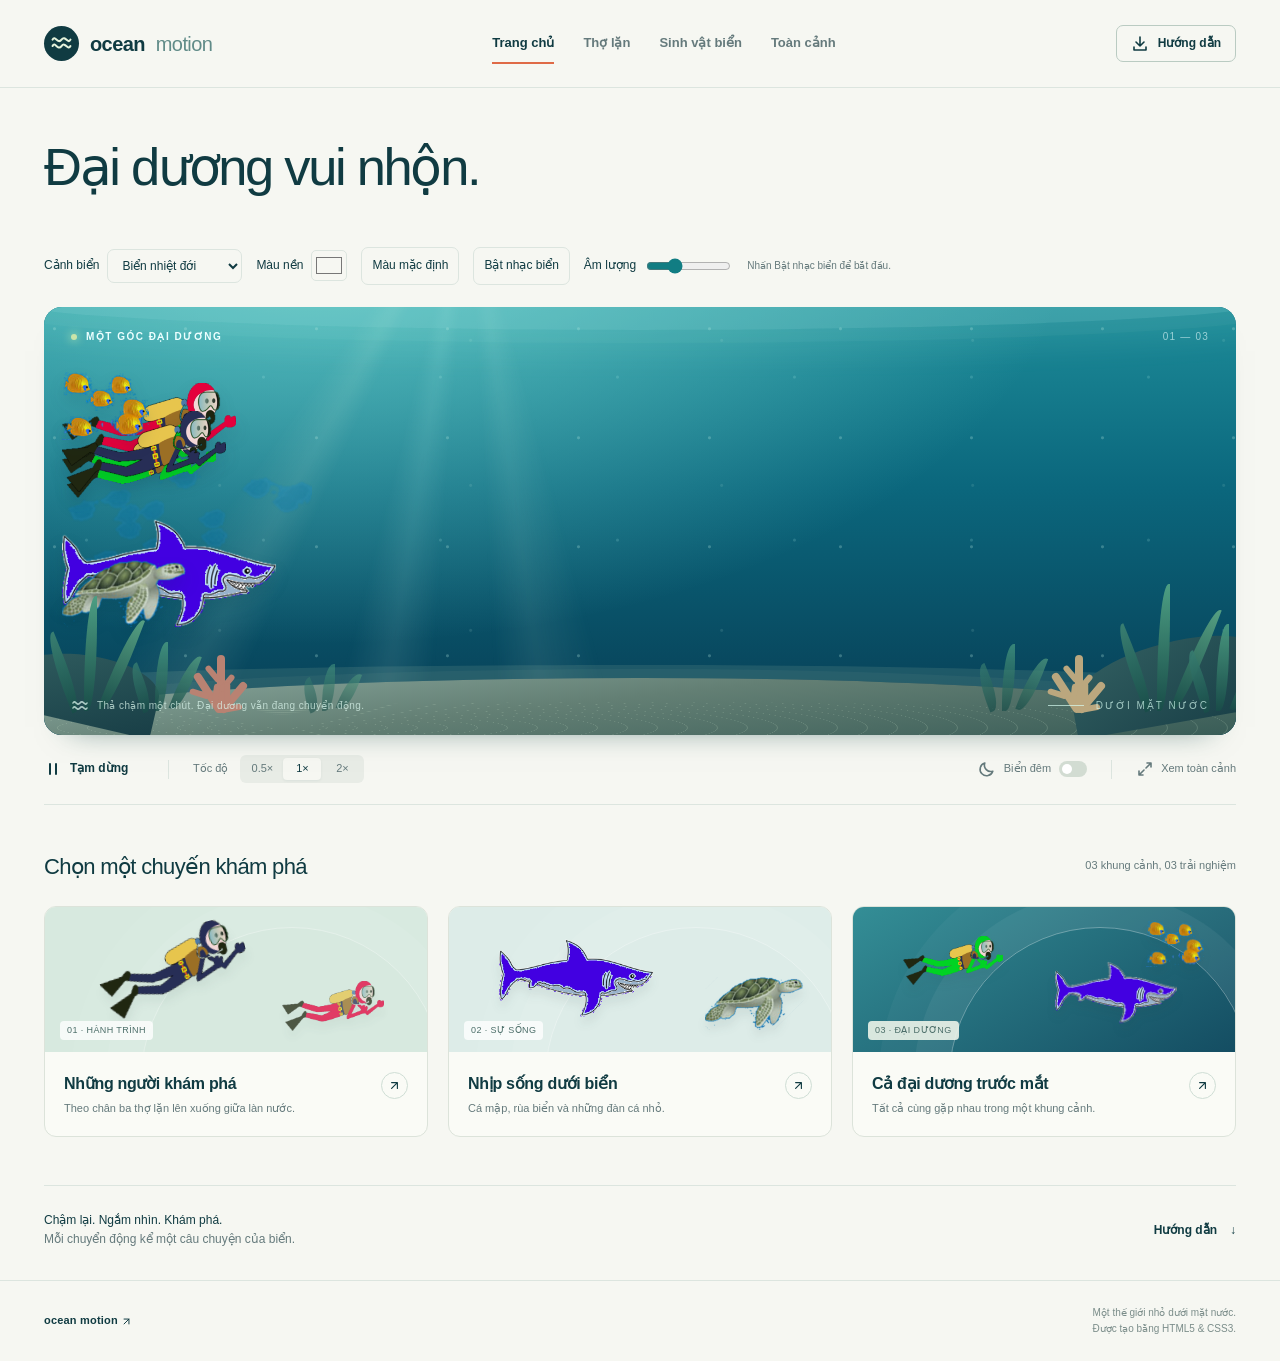
==== ocean-motion/index.html @ a2ce4798 "add file giữa kì" ====
<!doctype html>
<html lang="vi">
  <head>
    <meta charset="UTF-8" />
    <meta name="viewport" content="width=device-width, initial-scale=1.0" />
    <meta
      name="description"
      content="Theo chân những thợ lặn, bơi cùng rùa biển và ngắm đàn cá. Một thế giới nhỏ, luôn chuyển động, ngay trước mắt bạn."
    />
    <meta name="theme-color" content="#103b42" />
    <title>Thế giới dưới mặt nước | Ocean Motion</title>
    <link rel="icon" href="assets/favicon.svg?v=2" type="image/svg+xml" />
    <link rel="stylesheet" href="style.css" />
    <link rel="stylesheet" href="ambience.css" />
  </head>
  <body class="home">
    <a class="skip-link" href="#noi-dung">Đến nội dung chính</a>
    <header class="site-header">
      <div class="wrap header-inner">
        <a class="brand" href="index.html" aria-label="Ocean Motion — Trang chủ"
          ><span class="brand-mark"
            ><svg class="icon" viewBox="0 0 18 18" aria-hidden="true">
              <path
                d="M2 6c2-4 4 4 7 0s5 4 7 0M2 11c2-4 4 4 7 0s5 4 7 0"
              /></svg></span
          >ocean<b>motion</b></a
        >
        <nav class="nav" aria-label="Điều hướng chính">
          <a href="index.html" aria-current="page">Trang chủ</a
          ><a href="tho-lan.html">Thợ lặn</a
          ><a href="sinh-vat-bien.html">Sinh vật biển</a
          ><a href="toan-canh.html">Toàn cảnh</a>
        </nav>
        <a class="header-link" href="HUONG-DAN.md"
          ><svg class="icon" viewBox="0 0 18 18" aria-hidden="true">
            <path d="M9 2v9m-4-4 4 4 4-4M3 12v3h12v-3" />
          </svg>
          Hướng dẫn</a
        >
      </div>
    </header>
    <main id="noi-dung" class="wrap">
      <section class="intro" aria-labelledby="page-title">
        <div>
          <h1 id="page-title">Đại dương vui nhộn.<br /></h1>
        </div>
        <div class="intro-copy"></div>
      </section>
      <section class="ambience" aria-label="Tùy chỉnh đại dương">
        <label
          >Cảnh biển
          <select id="ocean-scene">
            <option value="tropical">Biển nhiệt đới</option>
            <option value="pacific">Thái Bình Dương</option>
            <option value="atlantic">Đại Tây Dương</option>
            <option value="arctic">Bắc Băng Dương</option>
            <option value="reef">Rạn san hô</option>
          </select></label
        >
        <label
          >Màu nền <input id="page-color" type="color" value="#f6f7f2" /></label
        ><button id="reset-color" type="button">Màu mặc định</button>
        <button id="music-toggle" type="button" aria-pressed="false">
          Bật nhạc biển</button
        ><label
          >Âm lượng
          <input
            id="music-volume"
            type="range"
            min="0"
            max="1"
            step="0.05"
            value="0.3"
        /></label>
        <span id="music-status" role="status"
          >Nhạc không lời nhẹ nhàng · Sóng êm</span
        >
        <audio
          id="sea-music"
          src="assets/sea-music.wav"
          autoplay
          loop
          preload="auto"
        ></audio>
      </section>
      <div id="canh-bien">
        <section class="ocean-player" aria-label="Cảnh biển chuyển động">
          <!-- Các input điều khiển cảnh bằng bộ chọn :checked và dấu ~ trong CSS. -->
          <input
            class="control-input"
            type="checkbox"
            id="pause"
            aria-label="Tạm dừng chuyển động"
          />
          <input
            class="control-input"
            type="radio"
            name="speed"
            id="slow"
            aria-label="Tốc độ 0,5 lần"
          />
          <input
            class="control-input"
            type="radio"
            name="speed"
            id="normal"
            aria-label="Tốc độ 1 lần"
            checked
          />
          <input
            class="control-input"
            type="radio"
            name="speed"
            id="fast"
            aria-label="Tốc độ 2 lần"
          />
          <input
            class="control-input"
            type="checkbox"
            id="night"
            aria-label="Bật cảnh biển ban đêm"
          />
          <div class="stage stage--home">
            <div class="sea" aria-hidden="true">
              <div class="rays"></div>
              <div class="water-surface"></div>
            </div>
            <div class="night-wash" aria-hidden="true"></div>
            <div class="stage-top">
              <span class="stage-label"
                ><i class="live-dot"></i>MỘT GÓC ĐẠI DƯƠNG</span
              ><span class="scene-number">01 — 03</span>
            </div>
            <div class="swim-area">
              <div class="lane faint-fish">
                <div class="traveller">
                  <div class="float-body">
                    <img
                      class="sprite"
                      src="assets/faintSchool.webp"
                      alt="Đàn cá xanh ở phía xa"
                      draggable="false"
                    />
                  </div>
                </div>
              </div>
              <div class="lane diver diver-red">
                <div class="traveller">
                  <div class="float-body">
                    <img
                      class="sprite"
                      src="assets/diver2.webp"
                      alt="Thợ lặn mặc đồ đỏ"
                      draggable="false"
                    />
                  </div>
                </div>
              </div>
              <div class="lane diver diver-green">
                <div class="traveller">
                  <div class="float-body">
                    <img
                      class="sprite"
                      src="assets/diver3.webp"
                      alt="Thợ lặn mặc đồ xanh lá"
                      draggable="false"
                    />
                  </div>
                </div>
              </div>
              <div class="lane diver diver-blue">
                <div class="traveller">
                  <div class="float-body">
                    <img
                      class="sprite"
                      src="assets/diver1.webp"
                      alt="Thợ lặn mặc đồ xanh dương"
                      draggable="false"
                    />
                  </div>
                </div>
              </div>
              <div class="lane shark">
                <div class="traveller">
                  <div class="float-body">
                    <img
                      class="sprite"
                      src="assets/shark.webp"
                      alt="Cá mập"
                      draggable="false"
                    />
                  </div>
                </div>
              </div>
              <div class="lane turtle">
                <div class="traveller">
                  <div class="float-body">
                    <img
                      class="sprite"
                      src="assets/turtle.webp"
                      alt="Rùa biển"
                      draggable="false"
                    />
                  </div>
                </div>
              </div>
              <div class="lane gold-fish">
                <div class="traveller">
                  <div class="float-body">
                    <img
                      class="sprite"
                      src="assets/goldFishSchool.webp"
                      alt="Đàn cá vàng"
                      draggable="false"
                    />
                  </div>
                </div>
              </div>
            </div>
            <div class="scenery" aria-hidden="true">
              <div class="sea-floor"></div>
              <div class="sand-ripple"></div>
              <div class="rock one"></div>
              <div class="rock two"></div>
              <div class="seaweed" style="--x: 1%; --h: 115px; --opacity: 1">
                <i></i><i></i><i></i>
              </div>
              <div class="seaweed" style="--x: 7%; --h: 69px; --opacity: 0.8">
                <i></i><i></i><i></i>
              </div>
              <div class="seaweed" style="--x: 21%; --h: 47px; --opacity: 0.55">
                <i></i><i></i><i></i>
              </div>
              <div class="seaweed" style="--x: 78%; --h: 67px; --opacity: 0.7">
                <i></i><i></i><i></i>
              </div>
              <div class="seaweed" style="--x: 91%; --h: 127px; --opacity: 1">
                <i></i><i></i><i></i>
              </div>
              <div class="seaweed" style="--x: 96%; --h: 87px; --opacity: 0.9">
                <i></i><i></i><i></i>
              </div>
              <div class="coral" style="--x: 12%; --coral: #b98272">
                <i></i><i></i><i></i>
              </div>
              <div class="coral" style="--x: 84%; --coral: #bba77e">
                <i></i><i></i><i></i>
              </div>
              <i
                class="bubble"
                style="--x: 7%; --s: 7px; --t: 12s; --delay: -2s"
              ></i
              ><i
                class="bubble"
                style="--x: 15%; --s: 5px; --t: 15s; --delay: -8s"
              ></i
              ><i
                class="bubble"
                style="--x: 24%; --s: 8px; --t: 11s; --delay: -5s"
              ></i
              ><i
                class="bubble"
                style="--x: 31%; --s: 4px; --t: 16s; --delay: -13s"
              ></i
              ><i
                class="bubble"
                style="--x: 42%; --s: 9px; --t: 14s; --delay: -6s"
              ></i
              ><i
                class="bubble"
                style="--x: 49%; --s: 4px; --t: 13s; --delay: -10s"
              ></i
              ><i
                class="bubble"
                style="--x: 58%; --s: 7px; --t: 17s; --delay: -1s"
              ></i
              ><i
                class="bubble"
                style="--x: 64%; --s: 5px; --t: 12s; --delay: -8s"
              ></i
              ><i
                class="bubble"
                style="--x: 75%; --s: 10px; --t: 18s; --delay: -14s"
              ></i
              ><i
                class="bubble"
                style="--x: 82%; --s: 5px; --t: 13s; --delay: -4s"
              ></i
              ><i
                class="bubble"
                style="--x: 89%; --s: 8px; --t: 15s; --delay: -11s"
              ></i
              ><i
                class="bubble"
                style="--x: 94%; --s: 4px; --t: 12s; --delay: -7s"
              ></i>
            </div>
            <div class="stage-bottom">
              <span class="scene-caption"
                ><svg class="icon" viewBox="0 0 18 18" aria-hidden="true">
                  <path
                    d="M2 6c2-4 4 4 7 0s5 4 7 0M2 11c2-4 4 4 7 0s5 4 7 0"
                  /></svg
                >Thả chậm một chút. Đại dương vẫn đang chuyển động.</span
              ><span class="depth">DƯỚI MẶT NƯỚC</span>
            </div>
          </div>
          <div class="player-toolbar">
            <div class="toolbar-left">
              <label class="control-label pause-control" for="pause"
                ><span class="pause-icon"
                  ><svg class="icon" viewBox="0 0 18 18" aria-hidden="true">
                    <path d="M6 4v10M12 4v10" stroke-width="2" /></svg></span
                ><span class="play-icon"
                  ><svg class="icon" viewBox="0 0 18 18" aria-hidden="true">
                    <path d="m6 3 8 6-8 6Z" /></svg></span
                ><span class="pause-word">Tạm dừng</span
                ><span class="resume-word">Tiếp tục</span></label
              >
              <span class="toolbar-divider" aria-hidden="true"></span>
              <div class="speed-controls">
                <span>Tốc độ</span>
                <div
                  class="speed-options"
                  role="group"
                  aria-label="Chọn tốc độ"
                >
                  <label for="slow">0.5×</label><label for="normal">1×</label
                  ><label for="fast">2×</label>
                </div>
              </div>
            </div>
            <div class="toolbar-right">
              <label class="control-label theme-control" for="night"
                ><svg class="icon" viewBox="0 0 18 18" aria-hidden="true">
                  <path
                    d="M14.8 11.2A6.4 6.4 0 0 1 6.8 3a6.5 6.5 0 1 0 8 8.2Z"
                  /></svg
                ><span class="theme-word">Biển đêm</span
                ><span class="switch" aria-hidden="true"></span></label
              ><span class="toolbar-divider" aria-hidden="true"></span
              ><a class="expand-link" href="toan-canh.html"
                ><svg class="icon" viewBox="0 0 18 18" aria-hidden="true">
                  <path d="M11 3h4v4M7 15H3v-4M15 3l-5 5M3 15l5-5" /></svg
                ><span>Xem toàn cảnh</span></a
              >
            </div>
          </div>
          <p class="motion-notice">
            <svg class="icon" viewBox="0 0 18 18" aria-hidden="true">
              <circle cx="9" cy="9" r="6.5" />
              <path d="M9 8v4m0-6h.01" />
            </svg>
            Cảnh đang đứng yên theo cài đặt giảm chuyển động của thiết bị. Tắt
            “Giảm chuyển động” trong cài đặt thiết bị để xem hoạt ảnh.
          </p>
        </section>
      </div>
      <section class="explore" id="kham-pha" aria-labelledby="explore-title">
        <div class="section-heading">
          <h2 id="explore-title">Chọn một chuyến khám phá</h2>
          <span>03 khung cảnh, 03 trải nghiệm</span>
        </div>
        <div class="scene-cards">
          <a class="scene-card" href="tho-lan.html"
            ><div class="card-art divers-art" aria-hidden="true">
              <img src="assets/diver1.webp" alt="" /><img
                src="assets/diver2.webp"
                alt=""
              /><span class="card-tag">01 · HÀNH TRÌNH</span>
            </div>
            <div class="card-body">
              <div class="card-title">
                <h3>Những người khám phá</h3>
                <span aria-hidden="true"
                  ><svg class="icon" viewBox="0 0 18 18">
                    <path d="M5 13 13 5M5 5h8v8" /></svg
                ></span>
              </div>
              <p>Theo chân ba thợ lặn lên xuống giữa làn nước.</p>
            </div></a
          >
          <a class="scene-card" href="sinh-vat-bien.html"
            ><div class="card-art animals-art" aria-hidden="true">
              <img src="assets/shark.webp" alt="" /><img
                src="assets/turtle.webp"
                alt=""
              /><span class="card-tag">02 · SỰ SỐNG</span>
            </div>
            <div class="card-body">
              <div class="card-title">
                <h3>Nhịp sống dưới biển</h3>
                <span aria-hidden="true"
                  ><svg class="icon" viewBox="0 0 18 18">
                    <path d="M5 13 13 5M5 5h8v8" /></svg
                ></span>
              </div>
              <p>Cá mập, rùa biển và những đàn cá nhỏ.</p>
            </div></a
          >
          <a class="scene-card" href="toan-canh.html"
            ><div class="card-art panorama-art" aria-hidden="true">
              <img src="assets/diver3.webp" alt="" /><img
                src="assets/shark.webp"
                alt=""
              /><img src="assets/goldFishSchool.webp" alt="" /><span
                class="card-tag"
                >03 · ĐẠI DƯƠNG</span
              >
            </div>
            <div class="card-body">
              <div class="card-title">
                <h3>Cả đại dương trước mắt</h3>
                <span aria-hidden="true"
                  ><svg class="icon" viewBox="0 0 18 18">
                    <path d="M5 13 13 5M5 5h8v8" /></svg
                ></span>
              </div>
              <p>Tất cả cùng gặp nhau trong một khung cảnh.</p>
            </div></a
          >
        </div>
      </section>
      <div class="closing-line">
        <p>
          <strong>Chậm lại. Ngắm nhìn. Khám phá.</strong><br />Mỗi chuyển động
          kể một câu chuyện của biển.
        </p>
        <a class="text-link" href="HUONG-DAN.md"
          >Hướng dẫn <span aria-hidden="true">↓</span></a
        >
      </div>
    </main>
    <footer class="footer">
      <div class="wrap footer-inner">
        <a class="footer-brand" href="index.html"
          >ocean motion
          <span aria-hidden="true"
            ><svg class="icon" viewBox="0 0 18 18">
              <path d="M5 13 13 5M5 5h8v8" /></svg></span></a
        ><span class="footer-note"
          >Một thế giới nhỏ dưới mặt nước.<br />Được tạo bằng HTML5 &amp;
          CSS3.</span
        >
      </div>
    </footer>
    <script src="ambience.js" defer></script>
  </body>
</html>
---- ocean-motion/style.css ----
/* OCEAN MOTION — HTML5 & CSS3. Không dùng JavaScript hay thư viện. */
/* 01. Nền tảng và bố cục */
:root {
  --ink: #103b42;
  --muted: #657a7c;
  --paper: #f6f7f2;
  --line: #dce5df;
  --accent: #df6a47;
  --sea: #117d83;
  --radius: 18px;
  --font: Arial, Helvetica, sans-serif;
}

* {
  box-sizing: border-box;
}

html {
  scroll-behavior: smooth;
}

body {
  margin: 0;
  background: var(--paper);
  color: var(--ink);
  font-family: var(--font);
  line-height: 1.6;
}

a {
  color: inherit;
  text-decoration: none;
}

button,
input,
label,
a {
  -webkit-tap-highlight-color: transparent;
}

img {
  max-width: 100%;
}

a:focus-visible,
label:focus-visible,
summary:focus-visible {
  outline: 3px solid var(--accent);
  outline-offset: 5px;
}

::selection {
  background: #cbe8df;
  color: var(--ink);
}

.wrap {
  width: min(1240px, calc(100% - 88px));
  margin-inline: auto;
}

.skip-link {
  position: absolute;
  left: 20px;
  top: -80px;
  background: white;
  padding: 10px 18px;
  z-index: 20;
}

.skip-link:focus {
  top: 12px;
}

.site-header {
  height: 88px;
  border-bottom: 1px solid var(--line);
}

.header-inner {
  height: 100%;
  display: flex;
  align-items: center;
  justify-content: space-between;
  gap: 28px;
}

.brand {
  display: flex;
  align-items: center;
  gap: 11px;
  white-space: nowrap;
  font-size: 20px;
  font-weight: 750;
  letter-spacing: -0.6px;
}

.brand-mark {
  width: 35px;
  height: 35px;
  border-radius: 50%;
  background: var(--ink);
  color: #e6f3dc;
  display: grid;
  place-items: center;
}

.brand-mark svg {
  width: 23px;
  height: 23px;
}

.brand b {
  font-weight: 400;
  color: #608b88;
}

.nav {
  display: flex;
  align-items: center;
  gap: 29px;
  font-size: 13px;
  font-weight: 600;
}

.nav a {
  position: relative;
  padding-block: 11px;
  color: var(--muted);
}

.nav a:hover,
.nav a[aria-current="page"] {
  color: var(--ink);
}

.nav a[aria-current="page"]::after {
  content: "";
  position: absolute;
  bottom: 1px;
  left: 0;
  right: 0;
  height: 2px;
  background: var(--accent);
}

.header-link {
  display: flex;
  gap: 9px;
  align-items: center;
  font-size: 12px;
  font-weight: 700;
  border: 1px solid #bacbc2;
  border-radius: 7px;
  padding: 8px 14px;
}

.header-link:hover {
  background: #e7eee6;
}

.icon {
  width: 18px;
  height: 18px;
  display: inline-block;
  vertical-align: middle;
  fill: none;
  stroke: currentColor;
  stroke-width: 1.6;
  stroke-linecap: round;
  stroke-linejoin: round;
  flex-shrink: 0;
}

.intro {
  display: grid;
  grid-template-columns: 1.15fr 1fr;
  gap: 50px;
  align-items: end;
  padding: 49px 0 34px;
}

.eyebrow {
  display: flex;
  gap: 9px;
  align-items: center;
  text-transform: uppercase;
  letter-spacing: 2px;
  font-size: 10px;
  font-weight: 700;
  margin: 0 0 12px;
  color: #4d7776;
}

.eyebrow::before {
  content: "";
  width: 6px;
  height: 6px;
  border-radius: 50%;
  background: var(--accent);
}

h1,
h2,
h3,
p {
  margin-top: 0;
}

h1 {
  font-size: clamp(32px, 4.1vw, 55px);
  line-height: 1.15;
  letter-spacing: -2.3px;
  font-weight: 500;
  margin-bottom: 0;
}

h1 em {
  color: #2b8c86;
  font-style: normal;
}

.intro-copy {
  max-width: 370px;
  justify-self: end;
  padding-bottom: 2px;
}

.intro-copy p {
  font-size: 14px;
  line-height: 1.8;
  color: var(--muted);
  margin-bottom: 14px;
}

.text-link {
  display: inline-flex;
  align-items: center;
  gap: 13px;
  font-size: 12px;
  font-weight: 700;
}

.text-link:hover {
  color: var(--accent);
}

/* 02. Điều khiển CSS: input phải nằm trước .stage và .player-toolbar. */
.ocean-player {
  position: relative;
}

.control-input {
  position: absolute;
  width: 1px;
  height: 1px;
  padding: 0;
  margin: -1px;
  overflow: hidden;
  clip-path: inset(50%);
  white-space: nowrap;
  border: 0;
}

.stage {
  --pace: 1;
  position: relative;
  height: 428px;
  overflow: hidden;
  isolation: isolate;
  border-radius: var(--radius);
  background: #096676;
  color: #ecffff;
  box-shadow: 0 18px 30px -26px #023d3b99;
  transition: background 0.8s;
}

.stage-top {
  position: absolute;
  top: 22px;
  left: 27px;
  right: 27px;
  z-index: 8;
  display: flex;
  justify-content: space-between;
  gap: 12px;
  pointer-events: none;
}

.stage-label {
  font-size: 10px;
  letter-spacing: 1.5px;
  font-weight: 600;
  display: flex;
  align-items: center;
  gap: 9px;
}

.live-dot {
  height: 6px;
  width: 6px;
  background: #c9e4a9;
  border-radius: 50%;
  box-shadow: 0 0 10px #dcffb5;
}

.scene-number {
  font-size: 10px;
  letter-spacing: 1.2px;
  opacity: 0.6;
}

.stage-bottom {
  position: absolute;
  bottom: 20px;
  left: 27px;
  right: 27px;
  display: flex;
  justify-content: space-between;
  align-items: center;
  gap: 15px;
  z-index: 8;
  pointer-events: none;
}

.scene-caption {
  font-size: 10px;
  letter-spacing: 0.4px;
  color: #dbf5ecbd;
  display: flex;
  align-items: center;
  gap: 8px;
}

.depth {
  font-size: 10px;
  letter-spacing: 2px;
  color: #d9fff4ac;
}

.depth::before {
  content: "";
  display: inline-block;
  vertical-align: middle;
  width: 36px;
  height: 1px;
  background: currentColor;
  margin-right: 12px;
}

.player-toolbar {
  min-height: 70px;
  display: flex;
  align-items: center;
  justify-content: space-between;
  border-bottom: 1px solid var(--line);
  gap: 24px;
}

.toolbar-left,
.toolbar-right {
  display: flex;
  align-items: center;
  gap: 24px;
}

.control-label {
  display: flex;
  align-items: center;
  gap: 8px;
  font-size: 12px;
  cursor: pointer;
  user-select: none;
  padding-block: 9px;
}

.pause-control {
  min-width: 100px;
  font-weight: 600;
}

.resume-word,
.play-icon {
  display: none;
}

.toolbar-divider {
  height: 19px;
  width: 1px;
  background: var(--line);
}

.speed-controls {
  display: flex;
  align-items: center;
  gap: 12px;
  font-size: 11px;
  color: var(--muted);
}

.speed-options {
  display: flex;
  gap: 2px;
  border-radius: 6px;
  background: #e8ece6;
  padding: 3px;
}

.speed-options label {
  min-width: 38px;
  text-align: center;
  padding: 2px 7px;
  border-radius: 4px;
  color: var(--muted);
  cursor: pointer;
  font-size: 11px;
}

.theme-control {
  color: var(--muted);
  font-size: 11px;
}

.switch {
  position: relative;
  width: 28px;
  height: 16px;
  border-radius: 12px;
  background: #d2dcd2;
  transition: background 0.3s;
}

.switch::after {
  content: "";
  position: absolute;
  top: 3px;
  left: 3px;
  width: 10px;
  height: 10px;
  border-radius: 50%;
  background: #fff;
  transition: transform 0.3s;
}

.expand-link {
  display: inline-flex;
  align-items: center;
  gap: 7px;
  font-size: 11px;
  color: var(--muted);
}

.expand-link:hover {
  color: var(--ink);
}

#pause:checked ~ .stage *,
#pause:checked ~ .stage *::before,
#pause:checked ~ .stage *::after {
  animation-play-state: paused !important;
}

#pause:checked ~ .player-toolbar .pause-word,
#pause:checked ~ .player-toolbar .pause-icon {
  display: none;
}

#pause:checked ~ .player-toolbar .resume-word,
#pause:checked ~ .player-toolbar .play-icon {
  display: inline-block;
}

#slow:checked ~ .stage {
  --pace: 2;
}

#normal:checked ~ .stage {
  --pace: 1;
}

#fast:checked ~ .stage {
  --pace: 0.5;
}

#slow:checked ~ .player-toolbar label[for="slow"],
#normal:checked ~ .player-toolbar label[for="normal"],
#fast:checked ~ .player-toolbar label[for="fast"] {
  background: var(--paper);
  color: var(--ink);
  box-shadow: 0 1px 3px #103b4210;
}

#night:checked ~ .player-toolbar .switch {
  background: #307d80;
}

#night:checked ~ .player-toolbar .switch::after {
  transform: translateX(12px);
}

#pause:focus-visible ~ .player-toolbar label[for="pause"],
#slow:focus-visible ~ .player-toolbar label[for="slow"],
#normal:focus-visible ~ .player-toolbar label[for="normal"],
#fast:focus-visible ~ .player-toolbar label[for="fast"],
#night:focus-visible ~ .player-toolbar label[for="night"] {
  outline: 3px solid var(--accent);
  outline-offset: 5px;
}

/* 03. Vẽ biển bằng gradient, tia sáng, cát, san hô và rong biển. */
.sea {
  position: absolute;
  inset: 0;
  background:
    radial-gradient(ellipse at 23% -18%, #77dad5b8, transparent 58%),
    linear-gradient(180deg, #1d8c99 0%, #0b677d 42%, #073c53 100%);
  transition: filter 1s;
}

.sea::before {
  content: "";
  position: absolute;
  inset: 0;
  background:
    radial-gradient(circle at 8% 20%, #b6e9e08f 0 1px, transparent 2px),
    radial-gradient(circle at 24% 43%, #bcf8f055 0 1px, transparent 2px),
    radial-gradient(circle at 70% 23%, #c6efe03f 0 1px, transparent 2px);
  background-size:
    131px 109px,
    177px 163px,
    251px 145px;
  opacity: 0.5;
}

.rays {
  position: absolute;
  inset: -25% -10% 0;
  background: conic-gradient(
    from 165deg at 38% -5%,
    transparent 0deg,
    #d7ffeb14 7deg,
    transparent 12deg,
    transparent 19deg,
    #cafff218 24deg,
    transparent 29deg,
    transparent 39deg,
    #e3ffe318 44deg,
    transparent 51deg
  );
  transform-origin: 38% 0;
  animation: light-drift 16s ease-in-out infinite alternate;
  filter: blur(3px);
}

.water-surface {
  position: absolute;
  left: -5%;
  right: -5%;
  height: 65px;
  top: -42px;
  border-radius: 0 0 50% 50%;
  background: #a4e7dc3d;
  box-shadow:
    0 13px 0 #c1ffe80a,
    0 25px 30px #b6ffdd12;
  animation: surface 9s ease-in-out infinite alternate;
}

.night-wash {
  position: absolute;
  inset: 0;
  background: linear-gradient(180deg, #081d4dd9, #030c2699);
  opacity: 0;
  transition: opacity 1s;
  pointer-events: none;
  z-index: 2;
  mix-blend-mode: multiply;
}

#night:checked ~ .stage .night-wash {
  opacity: 1;
}

#night:checked ~ .stage .rays {
  opacity: 0.25;
}

#night:checked ~ .stage .bubble {
  box-shadow: 0 0 10px #96ecf266;
}

#night:checked ~ .stage {
  background: #102a4b;
}

.sea-floor {
  position: absolute;
  bottom: -53px;
  left: -4%;
  width: 108%;
  height: 110px;
  border-radius: 50% 50% 0 0/45% 50% 0 0;
  background: linear-gradient(174deg, #8caaa0 0%, #637f74 35%, #355954 80%);
  box-shadow:
    0 -12px 0 -3px #aac3a111,
    0 -45px 0 -32px #acc7aa24;
  z-index: 3;
}

.sand-ripple {
  position: absolute;
  bottom: 0;
  left: 0;
  right: 0;
  height: 72px;
  opacity: 0.18;
  background: repeating-radial-gradient(
    ellipse at 20% 90%,
    transparent 0 14px,
    #d4ecd0 15px,
    transparent 16px 30px
  );
  z-index: 4;
  clip-path: ellipse(63% 45% at 50% 100%);
}

.rock {
  position: absolute;
  bottom: 12px;
  width: 155px;
  height: 69px;
  background: linear-gradient(155deg, #325f61, #183e46);
  border-radius: 67% 42% 8% 8%;
  z-index: 4;
}

.rock.one {
  left: -40px;
  transform: rotate(13deg);
}

.rock.two {
  right: -36px;
  width: 202px;
  height: 81px;
  transform: rotate(-10deg);
}

.seaweed {
  position: absolute;
  bottom: 24px;
  left: var(--x);
  height: var(--h, 100px);
  width: 70px;
  z-index: 5;
  opacity: var(--opacity, 1);
}

.seaweed i {
  position: absolute;
  bottom: 0;
  left: 28px;
  width: 13px;
  height: 100%;
  background: linear-gradient(0deg, #194d49, #4c9e83);
  border-radius: 90% 0 75% 0;
  transform-origin: bottom;
  animation: seaweed 4s ease-in-out infinite alternate;
}

.seaweed i:nth-child(2) {
  height: 72%;
  left: 16px;
  rotate: -22deg;
  animation-delay: -1.5s;
  background: linear-gradient(0deg, #194d49, #387e71);
}

.seaweed i:nth-child(3) {
  height: 86%;
  left: 41px;
  rotate: 21deg;
  animation-delay: -2.6s;
  background: linear-gradient(0deg, #194d49, #559f82);
}

.coral {
  position: absolute;
  bottom: 22px;
  left: var(--x);
  height: 58px;
  width: 70px;
  z-index: 5;
  color: var(--coral, #ce8876);
}

.coral i {
  position: absolute;
  bottom: 0;
  left: 30px;
  width: 8px;
  height: 100%;
  background: currentColor;
  border-radius: 7px;
  transform-origin: bottom;
}

.coral i:nth-child(2) {
  height: 80%;
  rotate: -33deg;
}

.coral i:nth-child(3) {
  height: 66%;
  rotate: 40deg;
}

.coral i::before,
.coral i::after {
  content: "";
  position: absolute;
  height: 20px;
  width: 6px;
  top: 9px;
  left: -7px;
  background: currentColor;
  rotate: -40deg;
  border-radius: 8px;
}

.coral i::after {
  left: 7px;
  top: 18px;
  rotate: 40deg;
}

.bubble {
  position: absolute;
  bottom: 40px;
  left: var(--x);
  width: var(--s, 8px);
  height: var(--s, 8px);
  border-radius: 50%;
  border: 1px solid #e5fff657;
  background: #d8fff305;
  z-index: 4;
  animation: bubble-rise calc(var(--t, 12s) * var(--pace)) linear infinite;
  animation-delay: var(--delay, 0s);
  opacity: 0;
}

.bubble::after {
  content: "";
  position: absolute;
  top: 2px;
  left: 2px;
  width: 2px;
  height: 2px;
  border-radius: 50%;
  background: #dcffff70;
}

/* 04. Mỗi nhân vật có thời lượng riêng; một chu kỳ gồm cả đi và về.
   .traveller di chuyển; .sprite quay đầu đúng tại hai mép.
   Vùng bơi luôn nằm bên trong cảnh, kể cả trên màn hình nhỏ. */
.swim-area {
  position: absolute;
  inset: 65px 18px 78px;
  z-index: 3;
}

.lane {
  position: absolute;
  left: 0;
  right: 0;
  top: var(--y, 10%);
  height: var(--size);
  --duration: 30s;
  --delay: 0s;
  --size: 150px;
  pointer-events: none;
}

.traveller {
  position: absolute;
  left: 0;
  width: var(--size);
  animation: swim-horizontal calc(var(--duration) * var(--pace)) linear infinite;
  animation-delay: calc(var(--delay) * var(--pace));
  will-change: left;
}

.sprite {
  display: block;
  width: 100%;
  height: auto;
  animation: turn-around calc(var(--duration) * var(--pace)) steps(1, end)
    infinite;
  animation-delay: calc(var(--delay) * var(--pace));
  filter: drop-shadow(0 9px 8px #022c3a22);
}

.float-body {
  animation: gentle-float calc(var(--bob, 6s) * var(--pace)) ease-in-out
    infinite alternate;
  animation-delay: var(--delay);
}

.diver .float-body {
  animation-name: diver-depth;
  --bob: 8s;
}

.diver-red {
  --size: clamp(94px, 14vw, 174px);
  --y: 4%;
  --duration: 28s;
  --delay: -3s;
  --depth: 70px;
}

.diver-green {
  --size: clamp(88px, 12vw, 156px);
  --y: 18%;
  --duration: 42s;
  --delay: -15s;
  --depth: 95px;
}

.diver-blue {
  --size: clamp(90px, 13vw, 164px);
  --y: 14%;
  --duration: 36s;
  --delay: -19s;
  --depth: 56px;
}

.diver-green .float-body {
  --bob: 11s;
}

.diver-blue .float-body {
  --bob: 9s;
}

.shark {
  --size: clamp(120px, 18vw, 214px);
  --y: 40%;
  --duration: 15s;
  --delay: -14s;
}

.turtle {
  --size: clamp(88px, 10vw, 125px);
  --y: 66%;
  --duration: 40s;
  --delay: -4s;
}

.gold-fish {
  --size: clamp(67px, 7vw, 87px);
  --y: 0%;
  --duration: 25s;
  --delay: -11s;
}

.faint-fish {
  --size: clamp(125px, 20vw, 250px);
  --y: 34%;
  --duration: 54s;
  --delay: -7s;
  opacity: 0.3;
  z-index: -1;
}

.faint-fish .sprite {
  filter: none;
}

@keyframes swim-horizontal {
  0%,
  100% {
    left: 0;
  }
  50% {
    left: calc(100% - var(--size));
  }
}

@keyframes turn-around {
  0% {
    transform: scaleX(1);
  }
  50% {
    transform: scaleX(-1);
  }
  100% {
    transform: scaleX(1);
  }
}

@keyframes diver-depth {
  from {
    transform: translateY(0);
  }
  to {
    transform: translateY(var(--depth, 70px));
  }
}

@keyframes gentle-float {
  from {
    transform: translateY(-7px);
  }
  to {
    transform: translateY(9px);
  }
}

@keyframes seaweed {
  from {
    transform: skewX(-7deg);
  }
  to {
    transform: skewX(9deg);
  }
}

@keyframes surface {
  from {
    transform: translateX(-2%) scaleY(1);
  }
  to {
    transform: translateX(2%) scaleY(1.2);
  }
}

@keyframes light-drift {
  from {
    transform: rotate(-3deg);
    opacity: 0.7;
  }
  to {
    transform: rotate(4deg);
    opacity: 1;
  }
}

@keyframes bubble-rise {
  0% {
    transform: translate(0, 0);
    opacity: 0;
  }
  15% {
    opacity: 0.65;
  }
  80% {
    opacity: 0.35;
  }
  100% {
    transform: translate(25px, -430px);
    opacity: 0;
  }
}

/* 05. Liên kết đến các trang con */
.explore {
  padding-top: 44px;
  padding-bottom: 48px;
}

.section-heading {
  display: flex;
  align-items: center;
  justify-content: space-between;
  gap: 20px;
  margin-bottom: 22px;
}

.section-heading h2 {
  font-size: 22px;
  letter-spacing: -0.65px;
  font-weight: 500;
  margin: 0;
}

.section-heading > span {
  font-size: 11px;
  color: var(--muted);
}

.scene-cards {
  display: grid;
  grid-template-columns: repeat(3, 1fr);
  gap: 20px;
}

.scene-card {
  display: block;
  border: 1px solid #dce3da;
  border-radius: 12px;
  overflow: hidden;
  background: #fafbf6;
  transition:
    transform 0.25s,
    box-shadow 0.25s;
}

.scene-card:hover {
  transform: translateY(-5px);
  box-shadow: 0 14px 30px #163e3c0d;
}

.card-art {
  height: 145px;
  position: relative;
  overflow: hidden;
  background: #d8e6df;
}

.card-art::before {
  content: "";
  position: absolute;
  width: 300px;
  height: 300px;
  border: 1px solid #fff5;
  border-radius: 50%;
  left: 25%;
  top: 20px;
  box-shadow:
    0 0 0 35px #ffffff0d,
    0 0 0 70px #ffffff08;
}

.card-art img {
  position: absolute;
  object-fit: contain;
  filter: drop-shadow(0 8px 5px #163e3c12);
  transition: transform 0.4s;
}

.scene-card:hover .card-art img {
  transform: translateX(10px);
}

.card-art.divers-art {
  background: #d7e9df;
}

.divers-art img:first-child {
  width: 150px;
  left: 14%;
  top: 24px;
  rotate: -14deg;
}

.divers-art img:nth-child(2) {
  width: 102px;
  left: 62%;
  top: 74px;
  opacity: 0.75;
}

.animals-art {
  background: #ddece8;
}

.animals-art img:first-child {
  width: 154px;
  left: 13%;
  top: 8px;
}

.animals-art img:nth-child(2) {
  width: 99px;
  left: 67%;
  top: 70px;
}

.panorama-art {
  background: linear-gradient(150deg, #348e96, #144d62);
}

.panorama-art img:first-child {
  width: 100px;
  left: 13%;
  top: 29px;
}

.panorama-art img:nth-child(2) {
  width: 122px;
  left: 53%;
  top: 36px;
}

.panorama-art img:nth-child(3) {
  width: 58px;
  right: 8%;
  top: 14px;
}

.card-tag {
  position: absolute;
  left: 15px;
  bottom: 12px;
  border-radius: 4px;
  padding: 2px 7px;
  background: #ffffffc7;
  color: #4c6e69;
  font-size: 9px;
  letter-spacing: 0.4px;
}

.panorama-art .card-tag {
  background: #f4f8eddd;
}

.card-body {
  padding: 19px 19px 18px;
}

.card-title {
  display: flex;
  align-items: center;
  gap: 8px;
  justify-content: space-between;
}

.card-title h3 {
  font-size: 16px;
  font-weight: 600;
  margin-bottom: 4px;
  letter-spacing: -0.3px;
}

.card-title > span {
  display: grid;
  place-items: center;
  border: 1px solid #cfded5;
  border-radius: 50%;
  width: 27px;
  height: 27px;
  font-size: 15px;
  flex-shrink: 0;
  transition: background 0.2s;
}

.scene-card:hover .card-title > span {
  background: var(--ink);
  color: white;
}

.card-body p {
  font-size: 11px;
  color: var(--muted);
  margin-bottom: 0;
}

.closing-line {
  display: flex;
  justify-content: space-between;
  align-items: center;
  gap: 25px;
  padding: 25px 0 31px;
  border-top: 1px solid var(--line);
}

.closing-line p {
  font-size: 12px;
  color: var(--muted);
  margin: 0;
}

.closing-line strong {
  font-weight: 500;
  color: var(--ink);
}

.footer {
  border-top: 1px solid var(--line);
}

.footer-inner {
  display: flex;
  align-items: center;
  justify-content: space-between;
  gap: 20px;
  padding-block: 24px;
}

.footer-brand {
  font-size: 11px;
  font-weight: 700;
  letter-spacing: 0.2px;
}

.footer-note {
  font-size: 10px;
  color: #7b8d8a;
}

.footer a:hover {
  color: var(--accent);
}

/* 06. Các trang con và bảng thông tin */
.subpage .intro {
  padding-top: 32px;
  gap: 25px;
}

.breadcrumb {
  margin-top: 27px;
  display: flex;
  gap: 10px;
  color: var(--muted);
  font-size: 11px;
}

.breadcrumb a:hover {
  color: var(--accent);
}

.subpage h1 {
  font-size: 44px;
}

.subpage .intro-copy {
  max-width: 380px;
}

.subpage .stage {
  height: 465px;
}

.stage--divers .diver-red {
  --y: 5%;
  --depth: 130px;
  --size: clamp(110px, 17vw, 210px);
}

.stage--divers .diver-green {
  --y: 12%;
  --depth: 100px;
  --size: clamp(100px, 16vw, 196px);
}

.stage--divers .diver-blue {
  --y: 1%;
  --depth: 160px;
  --size: clamp(104px, 16vw, 200px);
}

.stage--animals .shark {
  --size: clamp(145px, 21vw, 260px);
  --y: 19%;
}

.stage--animals .turtle {
  --size: clamp(100px, 15vw, 174px);
  --y: 57%;
}

.stage--animals .gold-fish {
  --size: clamp(80px, 10vw, 119px);
  --y: 3%;
}

.stage--panorama {
  height: 540px !important;
}

.stage--panorama .swim-area {
  bottom: 110px;
}

.scene-information {
  display: grid;
  grid-template-columns: 1fr 1fr;
  gap: 70px;
  padding-block: 34px 46px;
}

.info-heading {
  font-size: 19px;
  font-weight: 500;
  letter-spacing: -0.5px;
  margin-bottom: 10px;
}

.info-copy {
  font-size: 12px;
  line-height: 1.9;
  color: var(--muted);
  max-width: 440px;
  margin-bottom: 15px;
}

.legend {
  display: flex;
  flex-wrap: wrap;
  gap: 9px 16px;
  font-size: 10px;
  color: var(--muted);
}

.legend span {
  display: flex;
  align-items: center;
  gap: 6px;
}

.legend i {
  width: 7px;
  height: 7px;
  border-radius: 50%;
  background: var(--dot);
}

.timings {
  border-collapse: collapse;
  width: 100%;
  font-size: 11px;
  text-align: left;
}

.timings th {
  font-size: 9px;
  text-transform: uppercase;
  letter-spacing: 1px;
  color: #6a8380;
  font-weight: 500;
  padding: 0 0 9px;
  border-bottom: 1px solid var(--line);
}

.timings td {
  padding: 8px 0;
  border-bottom: 1px solid var(--line);
}

.timings td:last-child,
.timings th:last-child {
  text-align: right;
}

.timings th:nth-child(2),
.timings td:nth-child(2) {
  padding-inline: 15px;
}

.table-note {
  font-size: 9px;
  color: var(--muted);
  margin: 7px 0 0;
}

.next-scene {
  display: flex;
  align-items: center;
  gap: 20px;
  justify-content: space-between;
  background: #e7ede3;
  border-radius: 10px;
  padding: 22px 27px;
  margin-bottom: 42px;
}

.next-scene span {
  font-size: 10px;
  color: #708678;
}

.next-scene h2 {
  font-size: 18px;
  font-weight: 500;
  margin: 1px 0 0;
  letter-spacing: -0.5px;
}

.next-scene .text-link {
  background: var(--ink);
  color: white;
  padding: 9px 16px;
  border-radius: 6px;
}

.next-scene .text-link:hover {
  background: #235d5f;
}

.motion-notice {
  display: none;
  font-size: 11px;
  margin: 10px 0;
  color: var(--muted);
}

/* 07. Responsive và trợ năng */
@media (min-width: 1550px) {
  .stage {
    height: 480px;
  }
}

@media (max-width: 1000px) {
  .wrap {
    width: calc(100% - 48px);
  }
  .nav {
    gap: 19px;
  }
  .header-link {
    display: none;
  }
  .intro {
    gap: 32px;
  }
  .intro-copy {
    max-width: 325px;
  }
  h1 {
    font-size: 45px;
  }
  .stage {
    height: 410px;
  }
  .scene-cards {
    gap: 14px;
  }
  .scene-information {
    gap: 35px;
  }
  .divers-art img:first-child {
    left: 6%;
  }
  .divers-art img:nth-child(2) {
    left: 61%;
    width: 82px;
  }
  .animals-art img:first-child {
    left: 6%;
  }
  .animals-art img:nth-child(2) {
    width: 80px;
    left: 67%;
  }
}

@media (max-width: 700px) {
  .wrap {
    width: calc(100% - 32px);
  }
  .site-header {
    height: auto;
  }
  .header-inner {
    display: block;
    padding-top: 17px;
  }
  .brand {
    font-size: 19px;
    gap: 9px;
  }
  .brand-mark {
    width: 31px;
    height: 31px;
  }
  .nav {
    width: 100%;
    justify-content: space-between;
    gap: 10px;
    margin-top: 14px;
    font-size: 11px;
  }
  .nav a {
    padding: 8px 0 13px;
  }
  .nav a[aria-current="page"]::after {
    bottom: 0;
  }
  .intro {
    display: block;
    padding: 31px 0 25px;
  }
  .eyebrow {
    font-size: 8px;
    letter-spacing: 1.8px;
    margin-bottom: 12px;
  }
  h1 {
    font-size: 40px;
    letter-spacing: -1.8px;
    line-height: 1.18;
  }
  .intro-copy {
    margin-top: 19px;
    max-width: 400px;
  }
  .intro-copy p {
    font-size: 12px;
    line-height: 1.8;
    margin-bottom: 11px;
  }
  .text-link {
    font-size: 11px;
  }
  .stage {
    height: 395px;
    border-radius: 13px;
  }
  .stage-top {
    left: 17px;
    right: 17px;
    top: 17px;
  }
  .stage-label {
    font-size: 8px;
    letter-spacing: 1px;
  }
  .scene-number {
    font-size: 8px;
  }
  .stage-bottom {
    left: 17px;
    right: 17px;
    bottom: 17px;
  }
  .scene-caption {
    font-size: 8px;
    max-width: 220px;
  }
  .depth {
    font-size: 8px;
    letter-spacing: 1px;
  }
  .depth::before {
    display: none;
  }
  .swim-area {
    inset: 65px 9px 85px;
  }
  .diver-red {
    --y: 0%;
    --depth: 34px;
  }
  .diver-green {
    --y: 29%;
    --depth: 35px;
  }
  .diver-blue {
    --y: 56%;
    --depth: 30px;
  }
  .shark {
    --y: 45%;
  }
  .turtle {
    --y: 83%;
  }
  .gold-fish {
    --y: 5%;
  }
  .faint-fish {
    --y: 15%;
    --size: 155px;
  }
  .player-toolbar {
    gap: 12px;
    flex-wrap: wrap;
    justify-content: space-between;
    padding: 14px 0;
  }
  .toolbar-left {
    gap: 15px;
  }
  .toolbar-right {
    gap: 17px;
  }
  .toolbar-divider {
    display: none;
  }
  .speed-controls > span {
    display: none;
  }
  .control-label {
    font-size: 11px;
  }
  .pause-control {
    min-width: 89px;
  }
  .speed-controls {
    gap: 8px;
  }
  .speed-options label {
    min-width: 30px;
    padding: 3px 6px;
    font-size: 10px;
  }
  .theme-control {
    font-size: 10px;
  }
  .expand-link {
    font-size: 10px;
  }
  .theme-word {
    display: none;
  }
  .explore {
    padding-top: 30px;
    padding-bottom: 29px;
  }
  .section-heading {
    align-items: start;
    margin-bottom: 17px;
  }
  .section-heading h2 {
    font-size: 20px;
  }
  .section-heading > span {
    font-size: 9px;
    margin-top: 6px;
  }
  .scene-cards {
    grid-template-columns: 1fr;
    gap: 13px;
  }
  .scene-card {
    display: grid;
    grid-template-columns: 34% 1fr;
    min-height: 125px;
  }
  .card-art {
    height: 100%;
    min-height: 125px;
  }
  .divers-art img:first-child {
    width: 110px;
    max-width: 90%;
    left: 5%;
    top: 24px;
  }
  .divers-art img:nth-child(2) {
    width: 66px;
    left: 45%;
    top: 72px;
  }
  .animals-art img:first-child {
    width: 109px;
    left: 2%;
    top: 7px;
  }
  .animals-art img:nth-child(2) {
    width: 60px;
    left: 51%;
    top: 76px;
  }
  .panorama-art img:first-child {
    width: 65px;
    left: 4%;
    top: 17px;
  }
  .panorama-art img:nth-child(2) {
    width: 90px;
    left: 26%;
    top: 49px;
  }
  .panorama-art img:nth-child(3) {
    width: 36px;
    right: 2%;
    top: 8px;
  }
  .card-tag {
    left: 8px;
    bottom: 8px;
    font-size: 7px;
  }
  .card-body {
    padding: 16px;
    align-self: center;
  }
  .card-title h3 {
    font-size: 15px;
  }
  .card-body p {
    font-size: 10px;
    max-width: 190px;
  }
  .card-title > span {
    width: 23px;
    height: 23px;
    font-size: 12px;
  }
  .closing-line {
    align-items: start;
    padding-block: 20px;
    gap: 14px;
  }
  .closing-line p {
    font-size: 10px;
    max-width: 215px;
  }
  .closing-line .text-link {
    font-size: 10px;
    white-space: nowrap;
  }
  .footer-inner {
    padding-block: 20px;
    align-items: start;
  }
  .footer-note {
    font-size: 8px;
    max-width: 155px;
    text-align: right;
  }
  .footer-brand {
    font-size: 10px;
  }
  .breadcrumb {
    margin-top: 20px;
    font-size: 10px;
  }
  .subpage .intro {
    padding-top: 22px;
  }
  .subpage h1 {
    font-size: 35px;
    letter-spacing: -1.6px;
  }
  .subpage .stage {
    height: 450px;
  }
  .stage--divers .diver-red {
    --y: 0%;
    --depth: 90px;
    --size: 120px;
  }
  .stage--divers .diver-green {
    --y: 33%;
    --depth: 80px;
    --size: 108px;
  }
  .stage--divers .diver-blue {
    --y: 7%;
    --depth: 150px;
    --size: 114px;
  }
  .stage--animals .shark {
    --size: 155px;
    --y: 25%;
  }
  .stage--animals .turtle {
    --size: 105px;
    --y: 69%;
  }
  .stage--animals .gold-fish {
    --size: 75px;
    --y: 3%;
  }
  .stage--panorama {
    height: 520px !important;
  }
  .stage--panorama .swim-area {
    bottom: 120px;
  }
  .scene-information {
    grid-template-columns: 1fr;
    gap: 23px;
    padding-block: 28px 32px;
  }
  .info-heading {
    font-size: 18px;
  }
  .info-copy {
    font-size: 11px;
  }
  .next-scene {
    padding: 18px;
    margin-bottom: 29px;
    gap: 15px;
  }
  .next-scene h2 {
    font-size: 16px;
  }
  .next-scene .text-link {
    font-size: 10px;
    padding: 8px 12px;
  }
  .next-scene .icon {
    width: 14px;
  }
}

@media (max-width: 370px) {
  .wrap {
    width: calc(100% - 24px);
  }
  h1 {
    font-size: 36px;
  }
  .nav {
    font-size: 10px;
  }
  .toolbar-left {
    gap: 8px;
  }
  .toolbar-right {
    gap: 9px;
  }
  .expand-link span {
    display: none;
  }
  .scene-caption {
    max-width: 183px;
  }
  .speed-options label {
    min-width: 27px;
  }
  .card-body {
    padding: 12px;
  }
}

/* Khi hệ điều hành yêu cầu giảm chuyển động, cảnh đứng yên; các nhân vật vẫn phân bố rõ. */
@media (prefers-reduced-motion: reduce) {
  html {
    scroll-behavior: auto;
  }
  *,
  *::before,
  *::after {
    animation: none !important;
    transition: none !important;
  }
  .motion-notice {
    display: block;
  }
  .diver-red .traveller {
    left: 8%;
  }
  .diver-green .traveller {
    left: calc(68% - var(--size) / 2);
  }
  .diver-blue .traveller {
    left: calc(100% - var(--size));
  }
  .shark .traveller {
    left: calc(58% - var(--size) / 2);
  }
  .turtle .traveller {
    left: 12%;
  }
  .gold-fish .traveller {
    left: calc(48% - var(--size) / 2);
  }
  .faint-fish .traveller {
    left: 30%;
  }
  .pause-control,
  .speed-controls {
    opacity: 0.45;
    pointer-events: none;
  }
}

.card-title > span .icon {
  width: 13px;
  height: 13px;
}

.footer-brand .icon {
  width: 11px;
  height: 11px;
}
---- ocean-motion/ambience.css ----
.ambience{display:flex;flex-wrap:wrap;align-items:center;gap:14px;padding:16px 0 22px;font-size:12px}.ambience label{display:flex;align-items:center;gap:8px}.ambience select,.ambience button{font:inherit;color:var(--ink);border:1px solid var(--line);background:var(--paper);padding:8px 10px;border-radius:7px}.ambience button{cursor:pointer}.ambience input[type=color]{width:36px;height:31px;padding:2px;border:1px solid var(--line);border-radius:5px;background:transparent}.ambience input[type=range]{width:85px;accent-color:var(--sea)}#music-status{font-size:10px;color:var(--muted)}
body[data-ocean=pacific] .sea{background:radial-gradient(ellipse at 20% 0%,#4bb4d2aa,transparent 65%),linear-gradient(#177f9b,#123654)}
body[data-ocean=atlantic] .sea{background:radial-gradient(ellipse at 65% 0%,#9ab6cd88,transparent 65%),linear-gradient(#537d9c,#10263e)}
body[data-ocean=atlantic] .rays{opacity:.3}body[data-ocean=atlantic] .rock{height:110px;background:linear-gradient(#52616b,#253845)}
body[data-ocean=arctic] .sea{background:linear-gradient(#98d8e5,#368ba9 48%,#164960)}body[data-ocean=arctic] .water-surface{height:95px;background:#e5fbffbb;box-shadow:0 22px 0 #f1ffff33}body[data-ocean=arctic] .rock{background:linear-gradient(145deg,#f1ffff,#90c6d8);height:130px;clip-path:polygon(0 100%,10% 45%,40% 3%,65% 28%,80% 10%,100% 100%);border-radius:0}body[data-ocean=arctic] .coral{opacity:.15}body[data-ocean=arctic] .seaweed{opacity:.25}body[data-ocean=arctic] .sea-floor{background:linear-gradient(#b9d5d9,#568498)}
body[data-ocean=reef] .sea{background:radial-gradient(ellipse at 60% 0%,#a2edc688,transparent 60%),linear-gradient(#37ada7,#086e76,#123d57)}body[data-ocean=reef] .coral{color:#f28ca3!important;transform:scale(1.5);transform-origin:bottom}body[data-ocean=reef] .seaweed{filter:saturate(1.5)}body[data-ocean=reef] .sea-floor{background:linear-gradient(#c7c7a2,#658d79)}
@media(max-width:700px){.ambience{gap:10px;font-size:11px}.ambience label:first-child{width:100%}#music-status{width:100%}}
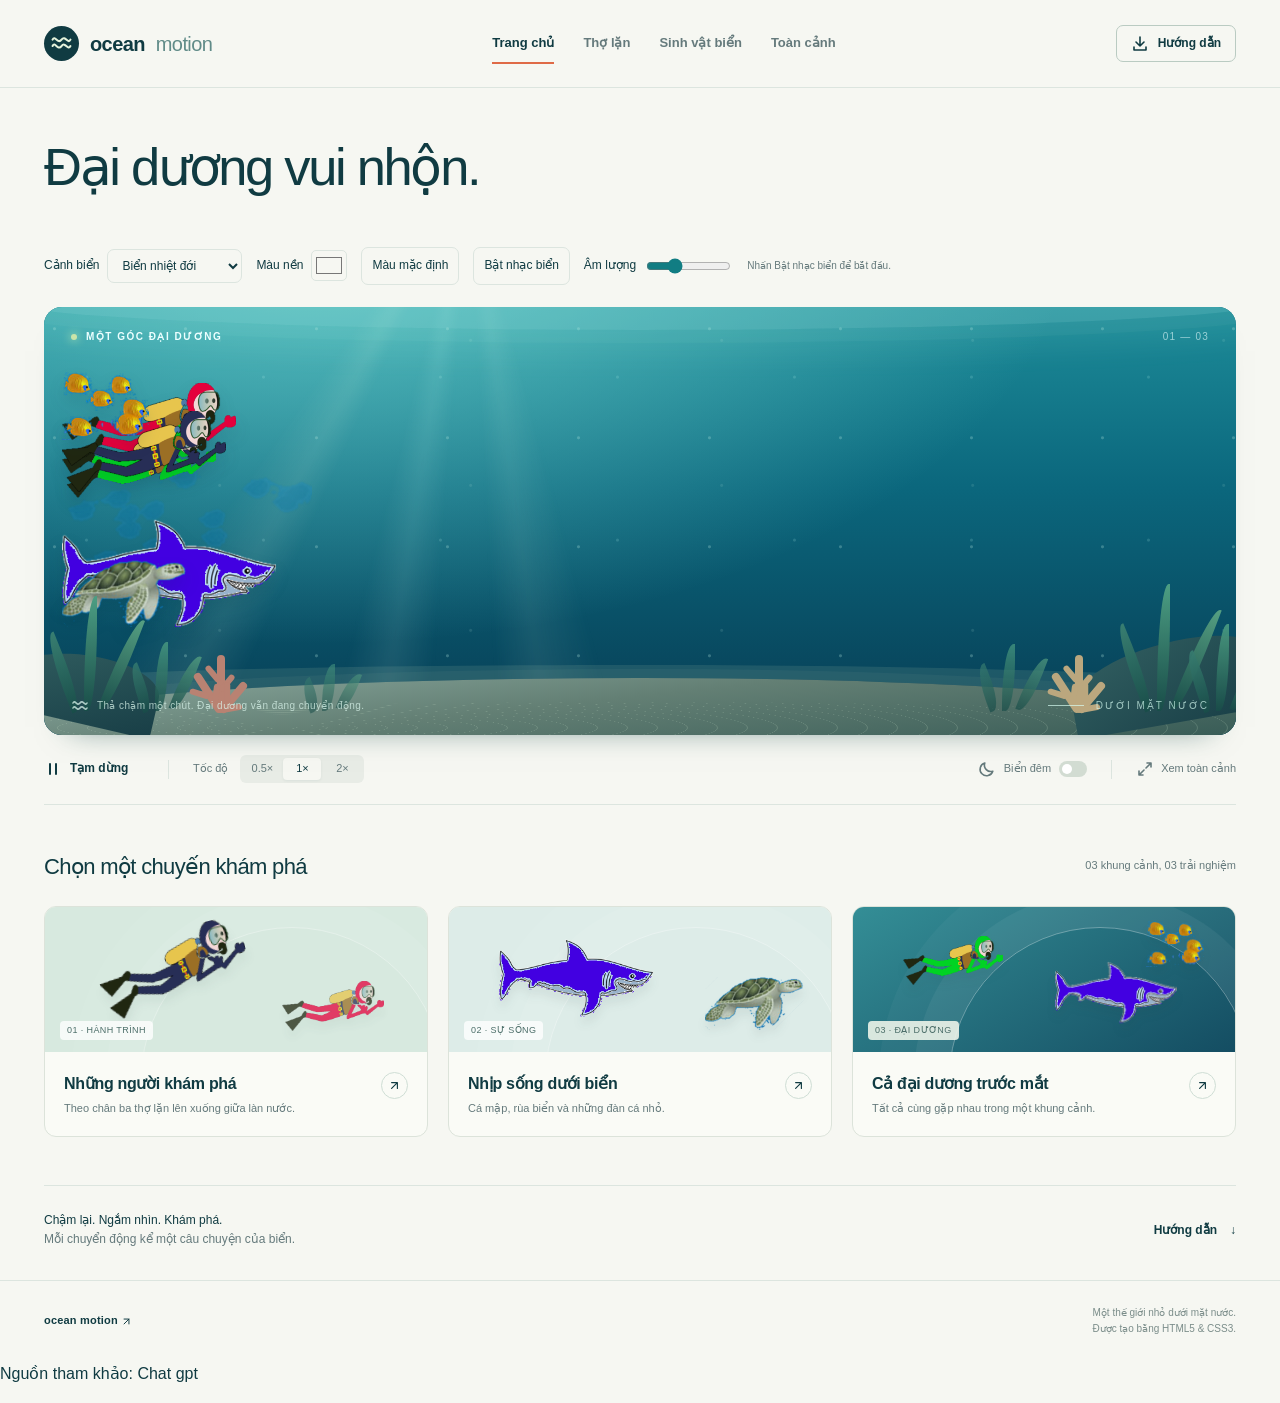
==== commit 67567b69: "update code" ====
--- a/ocean-motion/index.html
+++ b/ocean-motion/index.html
@@ -444,6 +444,7 @@
         >
       </div>
     </footer>
+    <p>Nguồn tham khảo:<a href="https://chatgpt.com/"> Chat gpt</a></p>
     <script src="ambience.js" defer></script>
   </body>
 </html>
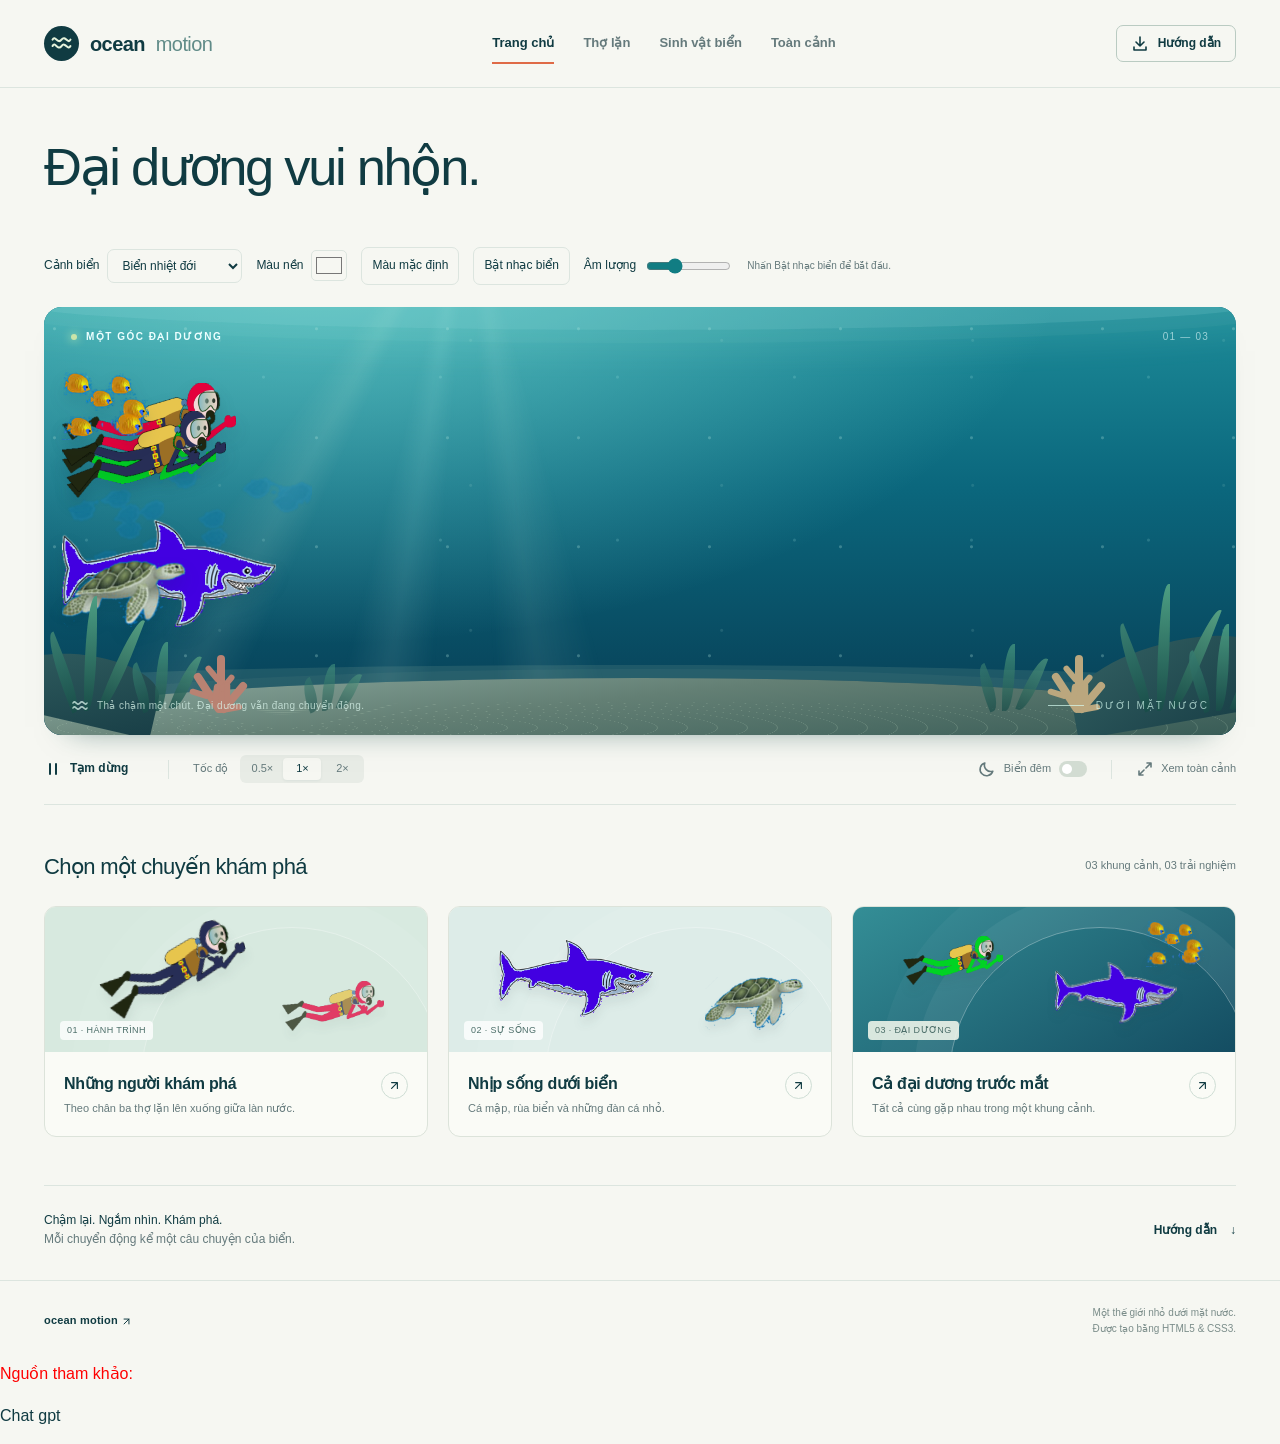
==== commit de9a7efa: "upd Updated reference source paragraph to include a div and change text color to red." ====
--- a/ocean-motion/index.html
+++ b/ocean-motion/index.html
@@ -444,7 +444,7 @@
         >
       </div>
     </footer>
-    <p>Nguồn tham khảo:<a href="https://chatgpt.com/"> Chat gpt</a></p>
+    <p style="color: red";>Nguồn tham khảo:<div><a href="https://chatgpt.com/"> Chat gpt</a></div></p>
     <script src="ambience.js" defer></script>
   </body>
 </html>
